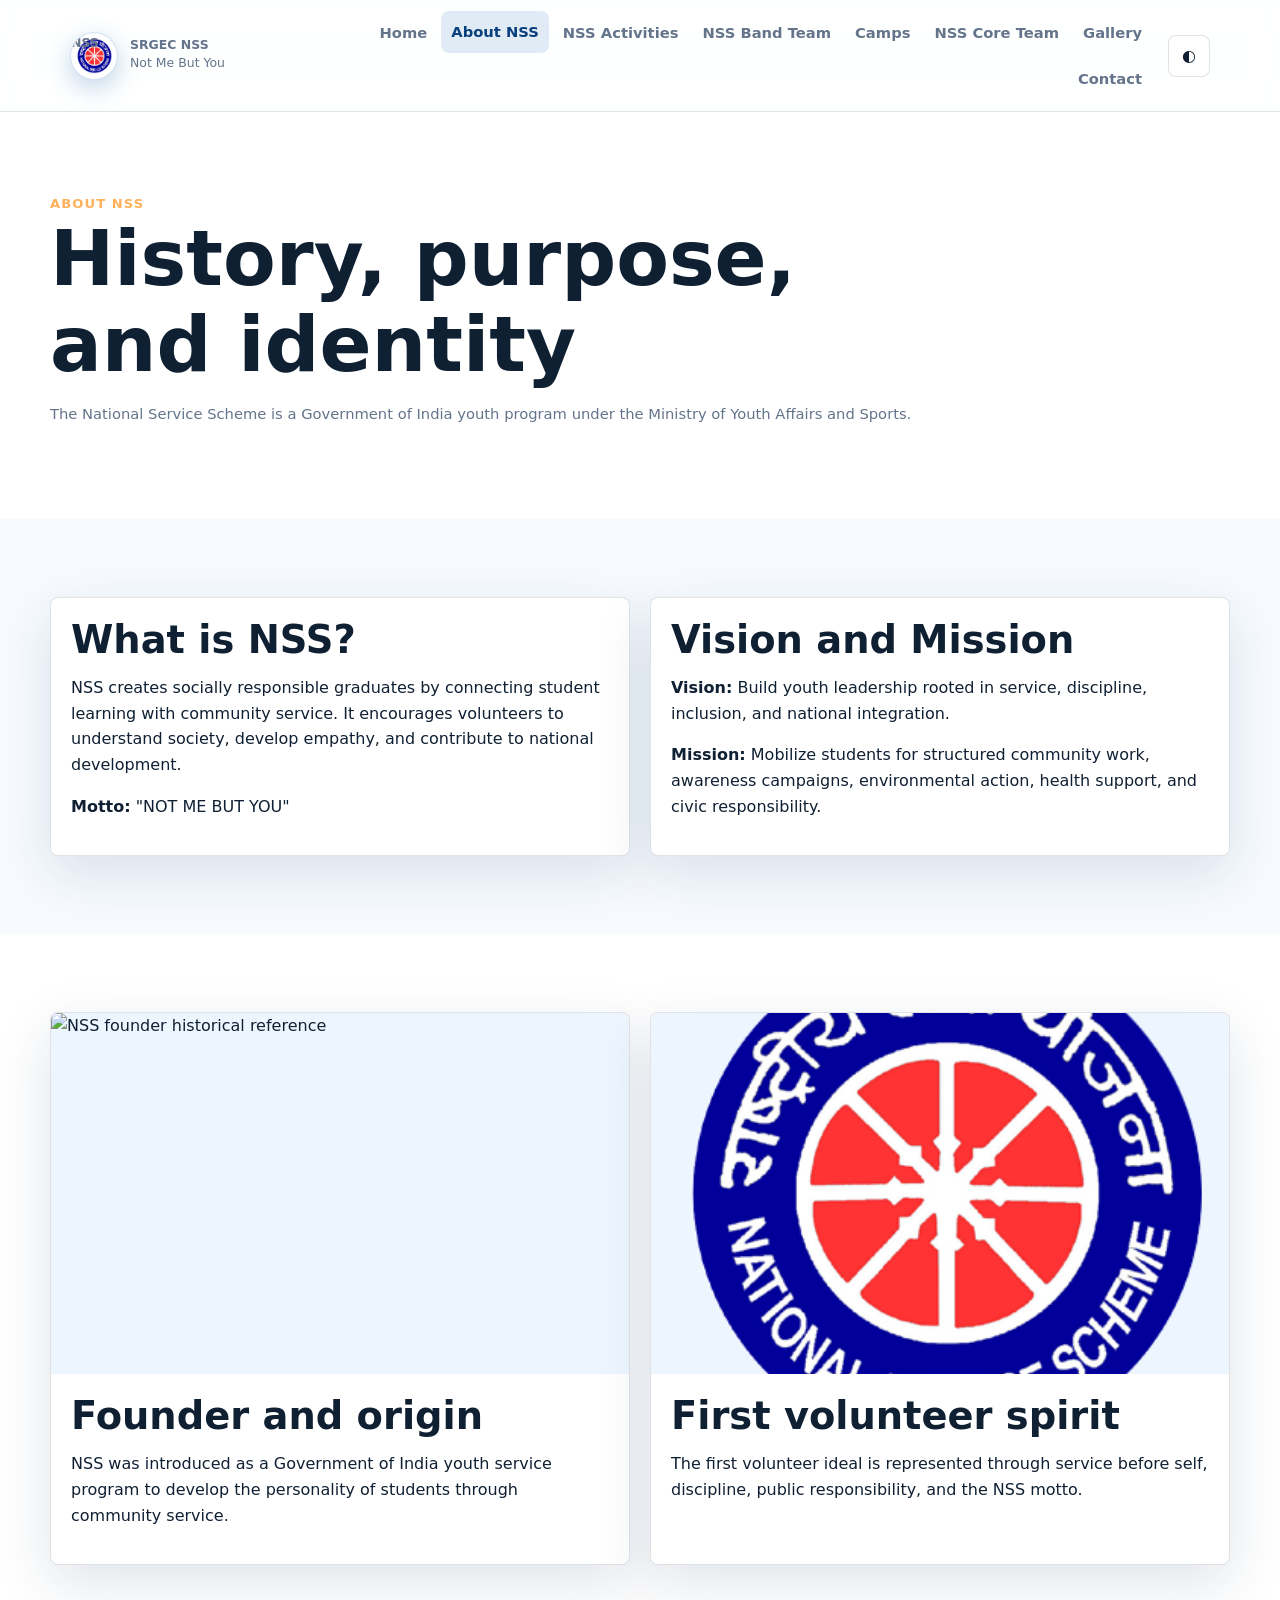
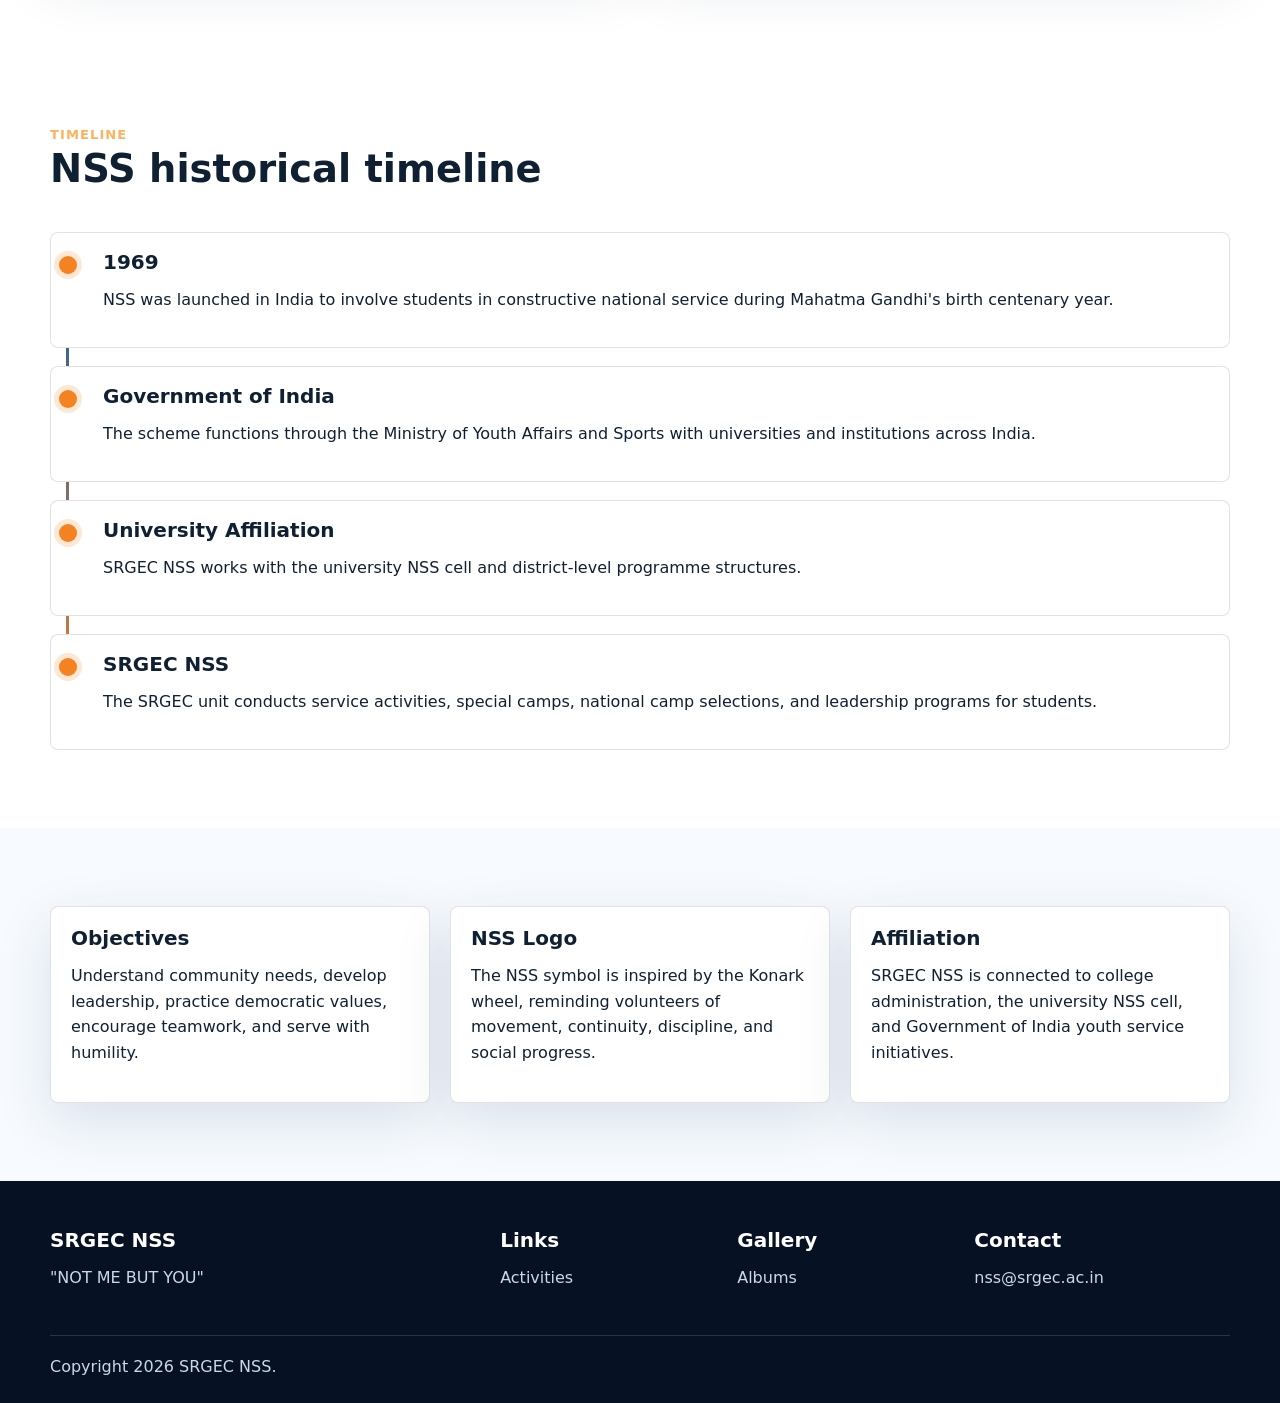
==== about.html @ e00bc68d "Initial commit" ====
<!doctype html>
<html lang="en">
<head><meta charset="utf-8"><meta name="viewport" content="width=device-width, initial-scale=1"><meta name="description" content="History, vision, mission, and objectives of NSS at SRGEC."><title>About NSS | SRGEC NSS</title><script>document.documentElement.classList.add("js");</script><link rel="stylesheet" href="css/style.css"></head>
<body data-page="about.html">
  <div class="loader"><div class="loader-mark"></div></div>
  <header class="site-header"><div class="nav-shell"><a class="brand" href="index.html"><span class="logo">NSS</span><span><strong>SRGEC NSS</strong><span>Not Me But You</span></span></a><nav class="nav-links" data-nav><a href="index.html">Home</a><a class="active" href="about.html">About NSS</a><a href="activities.html">NSS Activities</a><a href="band-team.html">NSS Band Team</a><a href="camps.html">Camps</a><a href="core-team.html">NSS Core Team</a><a href="gallery.html">Gallery</a><a href="contact.html">Contact</a></nav><div class="nav-actions"><button class="icon-btn" data-theme-toggle>&#9680;</button><button class="menu-toggle" data-menu-toggle>&#9776;</button></div></div></header>
  <main>
    <section class="section alt"><div class="container"><span class="eyebrow">About NSS</span><h1>History, purpose, and identity</h1><p class="meta">The National Service Scheme is a Government of India youth program under the Ministry of Youth Affairs and Sports.</p></div></section>
    <section class="section"><div class="container grid cols-2">
      <article class="card card-body reveal"><h2>What is NSS?</h2><p>NSS creates socially responsible graduates by connecting student learning with community service. It encourages volunteers to understand society, develop empathy, and contribute to national development.</p><p><strong>Motto:</strong> "NOT ME BUT YOU"</p></article>
      <article class="card card-body reveal"><h2>Vision and Mission</h2><p><strong>Vision:</strong> Build youth leadership rooted in service, discipline, inclusion, and national integration.</p><p><strong>Mission:</strong> Mobilize students for structured community work, awareness campaigns, environmental action, health support, and civic responsibility.</p></article>
    </div></section>
    <section class="section alt"><div class="container grid cols-2">
      <article class="card reveal"><img class="media" src="https://images.unsplash.com/photo-1544717305-2782549b5136?auto=format&fit=crop&w=1200&q=80" alt="NSS founder historical reference"><div class="card-body"><h2>Founder and origin</h2><p>NSS was introduced as a Government of India youth service program to develop the personality of students through community service.</p></div></article>
      <article class="card reveal"><img class="media" src="images/nss_logo.png" alt="NSS logo"><div class="card-body"><h2>First volunteer spirit</h2><p>The first volunteer ideal is represented through service before self, discipline, public responsibility, and the NSS motto.</p></div></article>
    </div></section>
    <section class="section alt"><div class="container"><div class="section-head reveal"><div><span class="eyebrow">Timeline</span><h2>NSS historical timeline</h2></div></div><div class="timeline">
      <div class="timeline-item reveal"><h3>1969</h3><p>NSS was launched in India to involve students in constructive national service during Mahatma Gandhi's birth centenary year.</p></div>
      <div class="timeline-item reveal"><h3>Government of India</h3><p>The scheme functions through the Ministry of Youth Affairs and Sports with universities and institutions across India.</p></div>
      <div class="timeline-item reveal"><h3>University Affiliation</h3><p>SRGEC NSS works with the university NSS cell and district-level programme structures.</p></div>
      <div class="timeline-item reveal"><h3>SRGEC NSS</h3><p>The SRGEC unit conducts service activities, special camps, national camp selections, and leadership programs for students.</p></div>
    </div></div></section>
    <section class="section"><div class="container grid cols-3">
      <article class="card card-body reveal"><h3>Objectives</h3><p>Understand community needs, develop leadership, practice democratic values, encourage teamwork, and serve with humility.</p></article>
      <article class="card card-body reveal"><h3>NSS Logo</h3><p>The NSS symbol is inspired by the Konark wheel, reminding volunteers of movement, continuity, discipline, and social progress.</p></article>
      <article class="card card-body reveal"><h3>Affiliation</h3><p>SRGEC NSS is connected to college administration, the university NSS cell, and Government of India youth service initiatives.</p></article>
    </div></section>
  </main>
  <footer class="site-footer"><div class="footer-grid"><div><h3>SRGEC NSS</h3><p>"NOT ME BUT YOU"</p></div><div><h3>Links</h3><p><a href="activities.html">Activities</a></p></div><div><h3>Gallery</h3><p><a href="gallery.html">Albums</a></p></div><div><h3>Contact</h3><p>nss@srgec.ac.in</p></div></div><div class="footer-bottom">Copyright <span data-year>2026</span> SRGEC NSS.</div></footer>
  <a class="btn back-top" data-back-top href="#">&uarr;</a><script src="js/script.js"></script>
</body></html>
---- css/style.css ----
:root {
  color-scheme: light;
  --bg: #f7fbff;
  --surface: #ffffff;
  --surface-2: #edf6ff;
  --text: #102033;
  --muted: #64748b;
  --blue: #0b5cab;
  --blue-2: #083f7d;
  --orange: #f58220;
  --orange-2: #ffb15c;
  --line: rgba(15, 23, 42, .12);
  --shadow: 0 18px 55px rgba(15, 44, 87, .13);
  --radius: 8px;
  --max: 1180px;
}

[data-theme="dark"] {
  color-scheme: dark;
  --bg: #08111f;
  --surface: #101d2e;
  --surface-2: #132a45;
  --text: #f4f8ff;
  --muted: #adc0d6;
  --blue: #65b5ff;
  --blue-2: #9bd0ff;
  --orange: #ff9b3d;
  --orange-2: #ffd29d;
  --line: rgba(255, 255, 255, .14);
  --shadow: 0 18px 55px rgba(0, 0, 0, .35);
}

* { box-sizing: border-box; }
html { scroll-behavior: smooth; }
body {
  margin: 0;
  font-family: Inter, ui-sans-serif, system-ui, -apple-system, BlinkMacSystemFont, "Segoe UI", Arial, sans-serif;
  background: var(--bg);
  color: var(--text);
  line-height: 1.6;
}

a { color: inherit; text-decoration: none; }
img { display: block; max-width: 100%; }
button, input, select, textarea { font: inherit; }

.skip-link {
  position: fixed;
  left: 16px;
  top: -60px;
  z-index: 999;
  background: var(--orange);
  color: #111;
  padding: 10px 14px;
  border-radius: var(--radius);
}
.skip-link:focus { top: 16px; }

.loader {
  position: fixed;
  inset: 0;
  z-index: 1000;
  display: grid;
  place-items: center;
  background: var(--surface);
  transition: opacity .45s ease, visibility .45s ease;
  animation: loaderFallback .01s linear 4s forwards;
}
.loader.is-hidden { opacity: 0; visibility: hidden; }
.loader-mark {
  width: 76px;
  height: 76px;
  border-radius: 50%;
  border: 5px solid var(--surface-2);
  border-top-color: var(--orange);
  border-right-color: var(--blue);
  animation: spin 1s linear infinite;
}

.site-header {
  position: sticky;
  top: 0;
  z-index: 100;
  border-bottom: 1px solid var(--line);
  background: color-mix(in srgb, var(--surface) 88%, transparent);
  backdrop-filter: blur(18px);
}
.nav-shell {
  max-width: var(--max);
  margin: auto;
  padding: 12px 20px;
  display: flex;
  align-items: center;
  justify-content: space-between;
  gap: 16px;
}
.brand {
  display: flex;
  align-items: center;
  gap: 12px;
  min-width: 230px;
}
.logo {
  width: 48px;
  height: 48px;
  display: grid;
  place-items: center;
  border-radius: 50%;
  color: transparent;
  font-weight: 900;
  letter-spacing: 0;
  background:
    #ffffff
    url("../images/nss_logo.png")
    center / 82%
    no-repeat;
  box-shadow: 0 8px 24px rgba(11, 92, 171, .25);
  overflow: hidden;
  border: 1px solid color-mix(in srgb, var(--blue) 18%, transparent);
}
.brand strong { display: block; line-height: 1.15; }
.brand span { display: block; color: var(--muted); font-size: .78rem; }
.nav-links {
  display: flex;
  align-items: center;
  justify-content: flex-end;
  gap: 4px;
  flex-wrap: wrap;
}
.nav-links a {
  padding: 9px 10px;
  border-radius: var(--radius);
  color: var(--muted);
  font-weight: 700;
  font-size: .92rem;
  transition: color .2s ease, background .2s ease, transform .2s ease;
}
.nav-links a:hover, .nav-links a.active {
  color: var(--blue-2);
  background: color-mix(in srgb, var(--blue) 12%, transparent);
  transform: translateY(-1px);
}
.nav-actions { display: flex; align-items: center; gap: 8px; }
.icon-btn, .menu-toggle {
  width: 42px;
  height: 42px;
  border: 1px solid var(--line);
  border-radius: var(--radius);
  background: var(--surface);
  color: var(--text);
  cursor: pointer;
  display: grid;
  place-items: center;
  transition: transform .2s ease, border-color .2s ease;
}
.icon-btn:hover, .menu-toggle:hover { transform: translateY(-1px); border-color: var(--blue); }
.menu-toggle { display: none; }

.hero {
  min-height: calc(100vh - 74px);
  display: grid;
  align-items: center;
  position: relative;
  overflow: hidden;
  background:
    linear-gradient(90deg, rgba(5, 22, 44, .86), rgba(5, 22, 44, .45)),
    url("../images/nss_hero.png") center/cover;
  color: white;
}
.hero::after {
  content: "";
  position: absolute;
  inset: auto 0 0;
  height: 110px;
  background: linear-gradient(transparent, var(--bg));
}
.hero-inner {
  width: min(var(--max), calc(100% - 40px));
  margin: auto;
  position: relative;
  z-index: 1;
  padding: 80px 0 130px;
}
.eyebrow {
  color: var(--orange-2);
  font-weight: 900;
  text-transform: uppercase;
  letter-spacing: .08em;
  font-size: .82rem;
}
h1, h2, h3 { line-height: 1.12; margin: 0 0 14px; letter-spacing: 0; }
h1 { font-size: clamp(2.35rem, 6vw, 5.7rem); max-width: 900px; }
h2 { font-size: clamp(1.7rem, 3vw, 2.65rem); }
h3 { font-size: 1.25rem; }
p { margin: 0 0 16px; }
.lead { max-width: 760px; color: color-mix(in srgb, white 86%, transparent); font-size: clamp(1rem, 2vw, 1.25rem); }
.actions { display: flex; flex-wrap: wrap; gap: 12px; margin-top: 26px; }
.btn {
  border: 0;
  border-radius: var(--radius);
  padding: 12px 18px;
  font-weight: 900;
  cursor: pointer;
  display: inline-flex;
  align-items: center;
  gap: 9px;
  background: var(--blue);
  color: white;
  box-shadow: 0 12px 28px rgba(11, 92, 171, .22);
  transition: transform .2s ease, box-shadow .2s ease, background .2s ease;
}
.btn:hover { transform: translateY(-2px); box-shadow: 0 16px 34px rgba(11, 92, 171, .28); }
.btn.orange { background: var(--orange); color: #1b1004; }
.btn.ghost { background: transparent; color: inherit; border: 1px solid color-mix(in srgb, currentColor 35%, transparent); box-shadow: none; }

.section { padding: 78px 20px; }
.section.alt { background: var(--surface); }
.container { max-width: var(--max); margin: auto; }
.section-head {
  display: flex;
  align-items: end;
  justify-content: space-between;
  gap: 24px;
  margin-bottom: 28px;
}
.section-head p { max-width: 720px; color: var(--muted); }
.grid { display: grid; gap: 20px; }
.grid.cols-2 { grid-template-columns: repeat(2, minmax(0, 1fr)); }
.grid.cols-3 { grid-template-columns: repeat(3, minmax(0, 1fr)); }
.grid.cols-4 { grid-template-columns: repeat(4, minmax(0, 1fr)); }

.card {
  border: 1px solid var(--line);
  border-radius: var(--radius);
  background: var(--surface);
  box-shadow: var(--shadow);
  overflow: hidden;
  transition: transform .25s ease, border-color .25s ease;
}
.card:hover { transform: translateY(-4px); border-color: color-mix(in srgb, var(--blue) 45%, var(--line)); }
.card-body { padding: 20px; }
.media {
  aspect-ratio: 16 / 10;
  width: 100%;
  object-fit: cover;
  background: var(--surface-2);
}
.pill-row { display: flex; gap: 8px; flex-wrap: wrap; margin: 12px 0; }
.pill {
  display: inline-flex;
  align-items: center;
  padding: 5px 10px;
  border-radius: 999px;
  background: color-mix(in srgb, var(--orange) 14%, transparent);
  color: var(--orange);
  border: 1px solid color-mix(in srgb, var(--orange) 25%, transparent);
  font-weight: 800;
  font-size: .78rem;
}
.meta { color: var(--muted); font-size: .92rem; }
.info-list {
  display: grid;
  gap: 8px;
  margin-bottom: 18px;
}
.feature-list {
  margin: 0;
  padding-left: 20px;
  color: var(--muted);
}
.icon-card {
  min-height: 160px;
  display: grid;
  align-content: start;
  gap: 12px;
}
.icon-mark {
  width: 46px;
  height: 46px;
  border-radius: var(--radius);
  display: grid;
  place-items: center;
  background: linear-gradient(135deg, var(--blue), var(--orange));
  color: white;
  font-weight: 950;
}

.slider { position: relative; overflow: hidden; border-radius: var(--radius); border: 1px solid var(--line); box-shadow: var(--shadow); }
.slides { display: flex; transition: transform .65s ease; }
.slide { min-width: 100%; position: relative; min-height: 430px; display: grid; align-items: end; color: white; overflow: hidden; }
.slide img { position: absolute; inset: 0; width: 100%; height: 100%; object-fit: cover; filter: brightness(.72); }
.slide-content { position: relative; z-index: 1; padding: 32px; max-width: 640px; }
.slider-controls { position: absolute; right: 18px; bottom: 18px; display: flex; gap: 8px; z-index: 3; }

.stat-card { padding: 24px; }
.stat-value { font-size: clamp(2rem, 4vw, 3.3rem); line-height: 1; color: var(--blue); font-weight: 950; }
.stat-label { color: var(--muted); font-weight: 800; margin-top: 8px; }

.timeline { position: relative; display: grid; gap: 18px; }
.timeline::before { content: ""; position: absolute; left: 16px; top: 5px; bottom: 5px; width: 3px; background: linear-gradient(var(--blue), var(--orange)); }
.timeline-item { position: relative; padding: 18px 18px 18px 52px; background: var(--surface); border: 1px solid var(--line); border-radius: var(--radius); }
.timeline-item::before { content: ""; position: absolute; left: 8px; top: 23px; width: 18px; height: 18px; border-radius: 50%; background: var(--orange); box-shadow: 0 0 0 5px color-mix(in srgb, var(--orange) 18%, transparent); }

.filters { display: flex; gap: 12px; flex-wrap: wrap; margin-bottom: 22px; }
.input {
  min-height: 44px;
  border-radius: var(--radius);
  border: 1px solid var(--line);
  background: var(--surface);
  color: var(--text);
  padding: 10px 12px;
}
.input:focus { outline: 3px solid color-mix(in srgb, var(--blue) 20%, transparent); border-color: var(--blue); }

.modal {
  position: fixed;
  inset: 0;
  z-index: 300;
  display: none;
  place-items: center;
  padding: 20px;
  background: rgba(3, 9, 18, .65);
}
.modal.open { display: grid; }
.modal-panel {
  width: min(760px, 100%);
  max-height: 90vh;
  overflow: auto;
  background: var(--surface);
  color: var(--text);
  border-radius: var(--radius);
  box-shadow: var(--shadow);
}
.modal-panel .icon-btn { float: right; margin: 12px; }

.org-chart {
  display: grid;
  justify-items: center;
  gap: 12px;
  text-align: center;
}
.org-node { width: min(360px, 100%); padding: 15px; background: var(--surface); border: 1px solid var(--line); border-radius: var(--radius); font-weight: 900; }
.org-arrow { color: var(--orange); font-weight: 900; }
.instrument {
  display: inline-flex;
  min-height: 42px;
  align-items: center;
  justify-content: center;
  border: 1px solid var(--line);
  border-radius: var(--radius);
  padding: 10px 13px;
  background: var(--surface);
  font-weight: 900;
}
.media-grid {
  display: grid;
  grid-template-columns: repeat(3, minmax(0, 1fr));
  gap: 14px;
}
.calendar-item {
  display: grid;
  grid-template-columns: 72px 1fr;
  gap: 15px;
  align-items: center;
  padding: 16px;
  border: 1px solid var(--line);
  border-radius: var(--radius);
  background: var(--surface);
}
.calendar-date {
  aspect-ratio: 1;
  border-radius: var(--radius);
  display: grid;
  place-items: center;
  align-content: center;
  background: linear-gradient(135deg, var(--blue), var(--orange));
  color: white;
}
.calendar-date strong {
  font-size: 1.55rem;
  line-height: 1;
}
.calendar-date span {
  font-size: .82rem;
  font-weight: 900;
  text-transform: uppercase;
}
.gallery-item {
  width: 100%;
  padding: 0;
  border: 1px solid var(--line);
  text-align: left;
  color: var(--text);
  cursor: pointer;
}

.site-footer {
  background: #061224;
  color: white;
  padding: 48px 20px 24px;
}
.footer-grid { max-width: var(--max); margin: auto; display: grid; grid-template-columns: 2fr 1fr 1fr 1.2fr; gap: 24px; }
.site-footer a, .site-footer p { color: #c9d8ea; }
.footer-bottom { max-width: var(--max); margin: 28px auto 0; padding-top: 18px; border-top: 1px solid rgba(255,255,255,.14); color: #c9d8ea; }
.back-top { position: fixed; right: 18px; bottom: 18px; z-index: 80; opacity: 0; pointer-events: none; }
.back-top.show { opacity: 1; pointer-events: auto; }

.reveal { opacity: 1; transform: none; }
.js .reveal { opacity: 0; transform: translateY(22px); transition: opacity .65s ease, transform .65s ease; }
.js .reveal.in { opacity: 1; transform: none; }

@keyframes spin { to { transform: rotate(360deg); } }
@keyframes loaderFallback { to { opacity: 0; visibility: hidden; } }

@media (max-width: 980px) {
  .menu-toggle { display: grid; }
  .nav-links {
    position: fixed;
    left: 16px;
    right: 16px;
    top: 78px;
    display: none;
    padding: 14px;
    border: 1px solid var(--line);
    border-radius: var(--radius);
    background: var(--surface);
    box-shadow: var(--shadow);
  }
  .nav-links.open { display: grid; }
  .nav-links a { color: var(--text); }
  .grid.cols-4 { grid-template-columns: repeat(2, minmax(0, 1fr)); }
  .grid.cols-3 { grid-template-columns: repeat(2, minmax(0, 1fr)); }
  .footer-grid { grid-template-columns: 1fr 1fr; }
}

@media (max-width: 680px) {
  .brand { min-width: auto; }
  .brand span { display: none; }
  .hero { min-height: 88vh; }
  .section { padding: 54px 16px; }
  .section-head { display: block; }
  .grid.cols-2, .grid.cols-3, .grid.cols-4 { grid-template-columns: 1fr; }
  .slide { min-height: 360px; }
  .slide-content { padding: 22px; }
  .footer-grid { grid-template-columns: 1fr; }
  .media-grid { grid-template-columns: 1fr; }
  .calendar-item { grid-template-columns: 58px 1fr; }
}
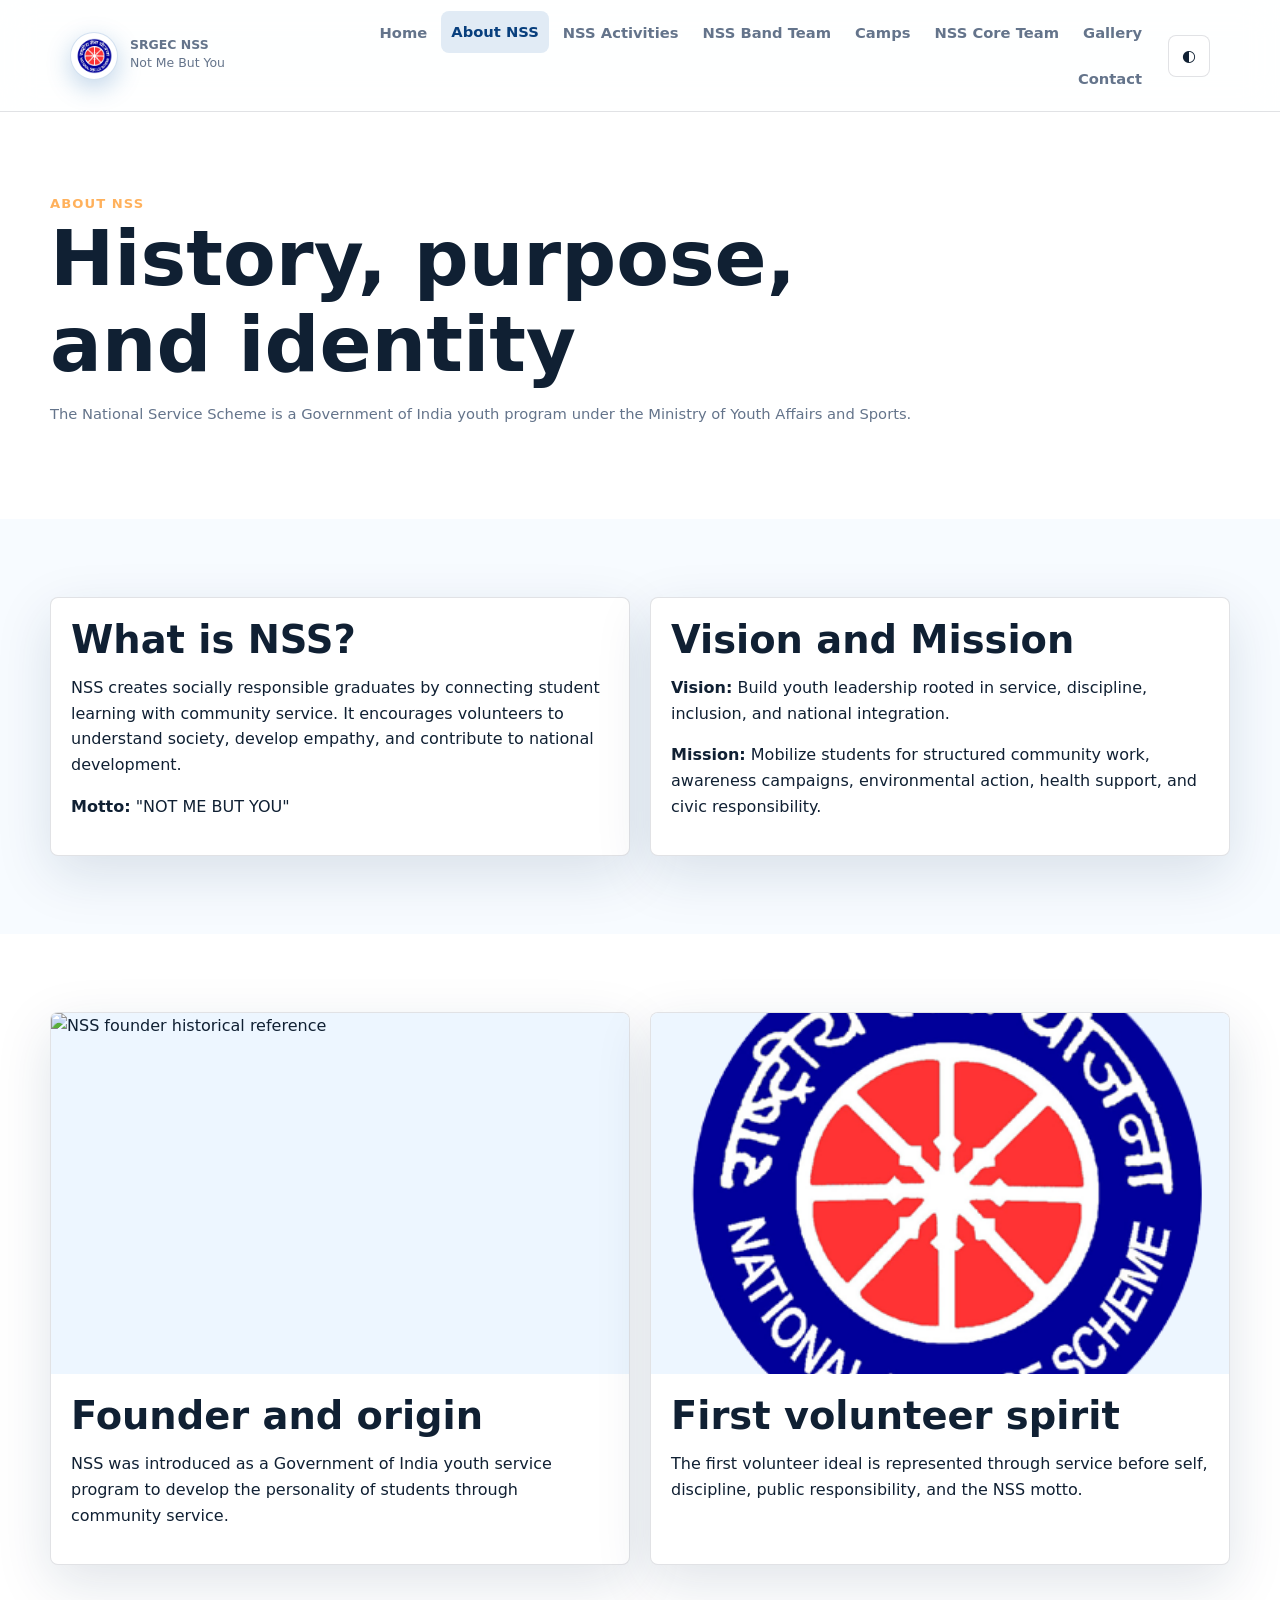
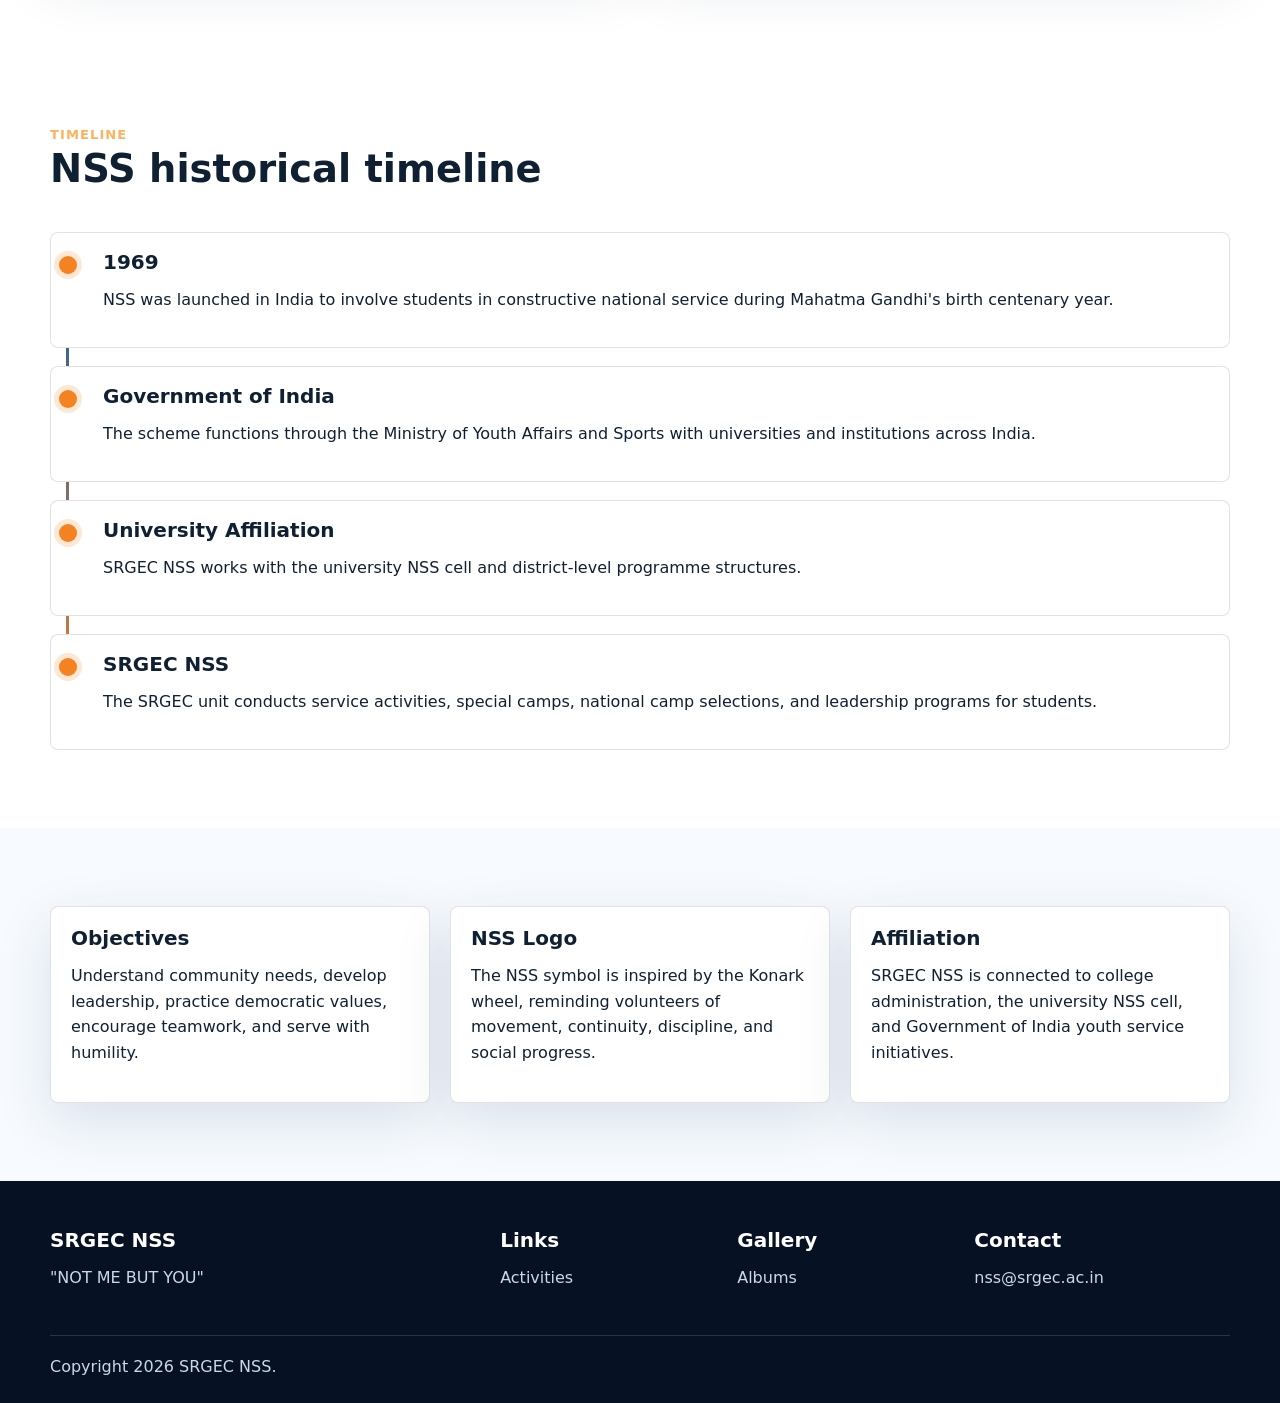
==== commit 9e844427: "Fix header markup in about.html" ====
--- a/about.html
+++ b/about.html
@@ -3,7 +3,7 @@
 <head><meta charset="utf-8"><meta name="viewport" content="width=device-width, initial-scale=1"><meta name="description" content="History, vision, mission, and objectives of NSS at SRGEC."><title>About NSS | SRGEC NSS</title><script>document.documentElement.classList.add("js");</script><link rel="stylesheet" href="css/style.css"></head>
 <body data-page="about.html">
   <div class="loader"><div class="loader-mark"></div></div>
-  <header class="site-header"><div class="nav-shell"><a class="brand" href="index.html"><span class="logo">NSS</span><span><strong>SRGEC NSS</strong><span>Not Me But You</span></span></a><nav class="nav-links" data-nav><a href="index.html">Home</a><a class="active" href="about.html">About NSS</a><a href="activities.html">NSS Activities</a><a href="band-team.html">NSS Band Team</a><a href="camps.html">Camps</a><a href="core-team.html">NSS Core Team</a><a href="gallery.html">Gallery</a><a href="contact.html">Contact</a></nav><div class="nav-actions"><button class="icon-btn" data-theme-toggle>&#9680;</button><button class="menu-toggle" data-menu-toggle>&#9776;</button></div></div></header>
+  <header class="site-header"><div class="nav-shell"><a class="brand" href="index.html"><span class="logo"></span><span><strong>SRGEC NSS</strong><span>Not Me But You</span></span></a><nav class="nav-links" data-nav><a href="index.html">Home</a><a class="active" href="about.html">About NSS</a><a href="activities.html">NSS Activities</a><a href="band-team.html">NSS Band Team</a><a href="camps.html">Camps</a><a href="core-team.html">NSS Core Team</a><a href="gallery.html">Gallery</a><a href="contact.html">Contact</a></nav><div class="nav-actions"><button class="icon-btn" data-theme-toggle>&#9680;</button><button class="menu-toggle" data-menu-toggle>&#9776;</button></div></div></header>
   <main>
     <section class="section alt"><div class="container"><span class="eyebrow">About NSS</span><h1>History, purpose, and identity</h1><p class="meta">The National Service Scheme is a Government of India youth program under the Ministry of Youth Affairs and Sports.</p></div></section>
     <section class="section"><div class="container grid cols-2">
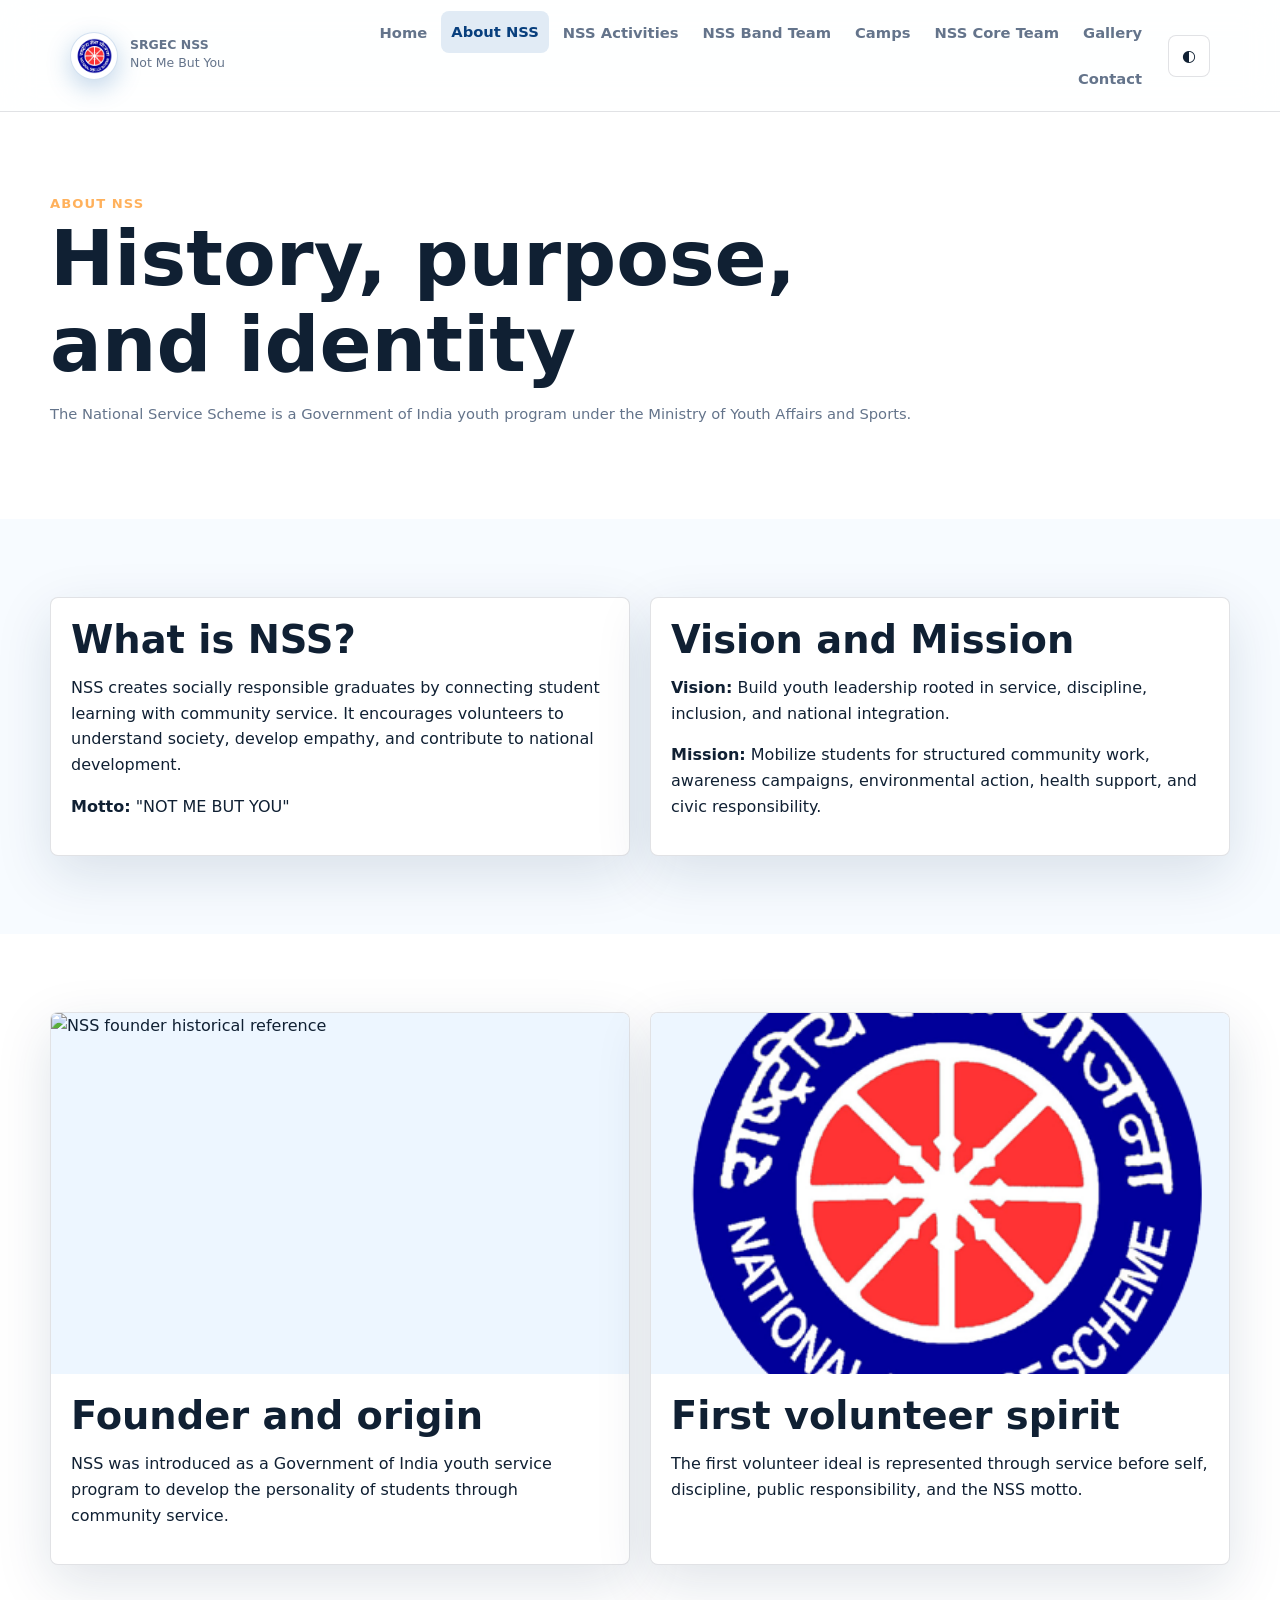
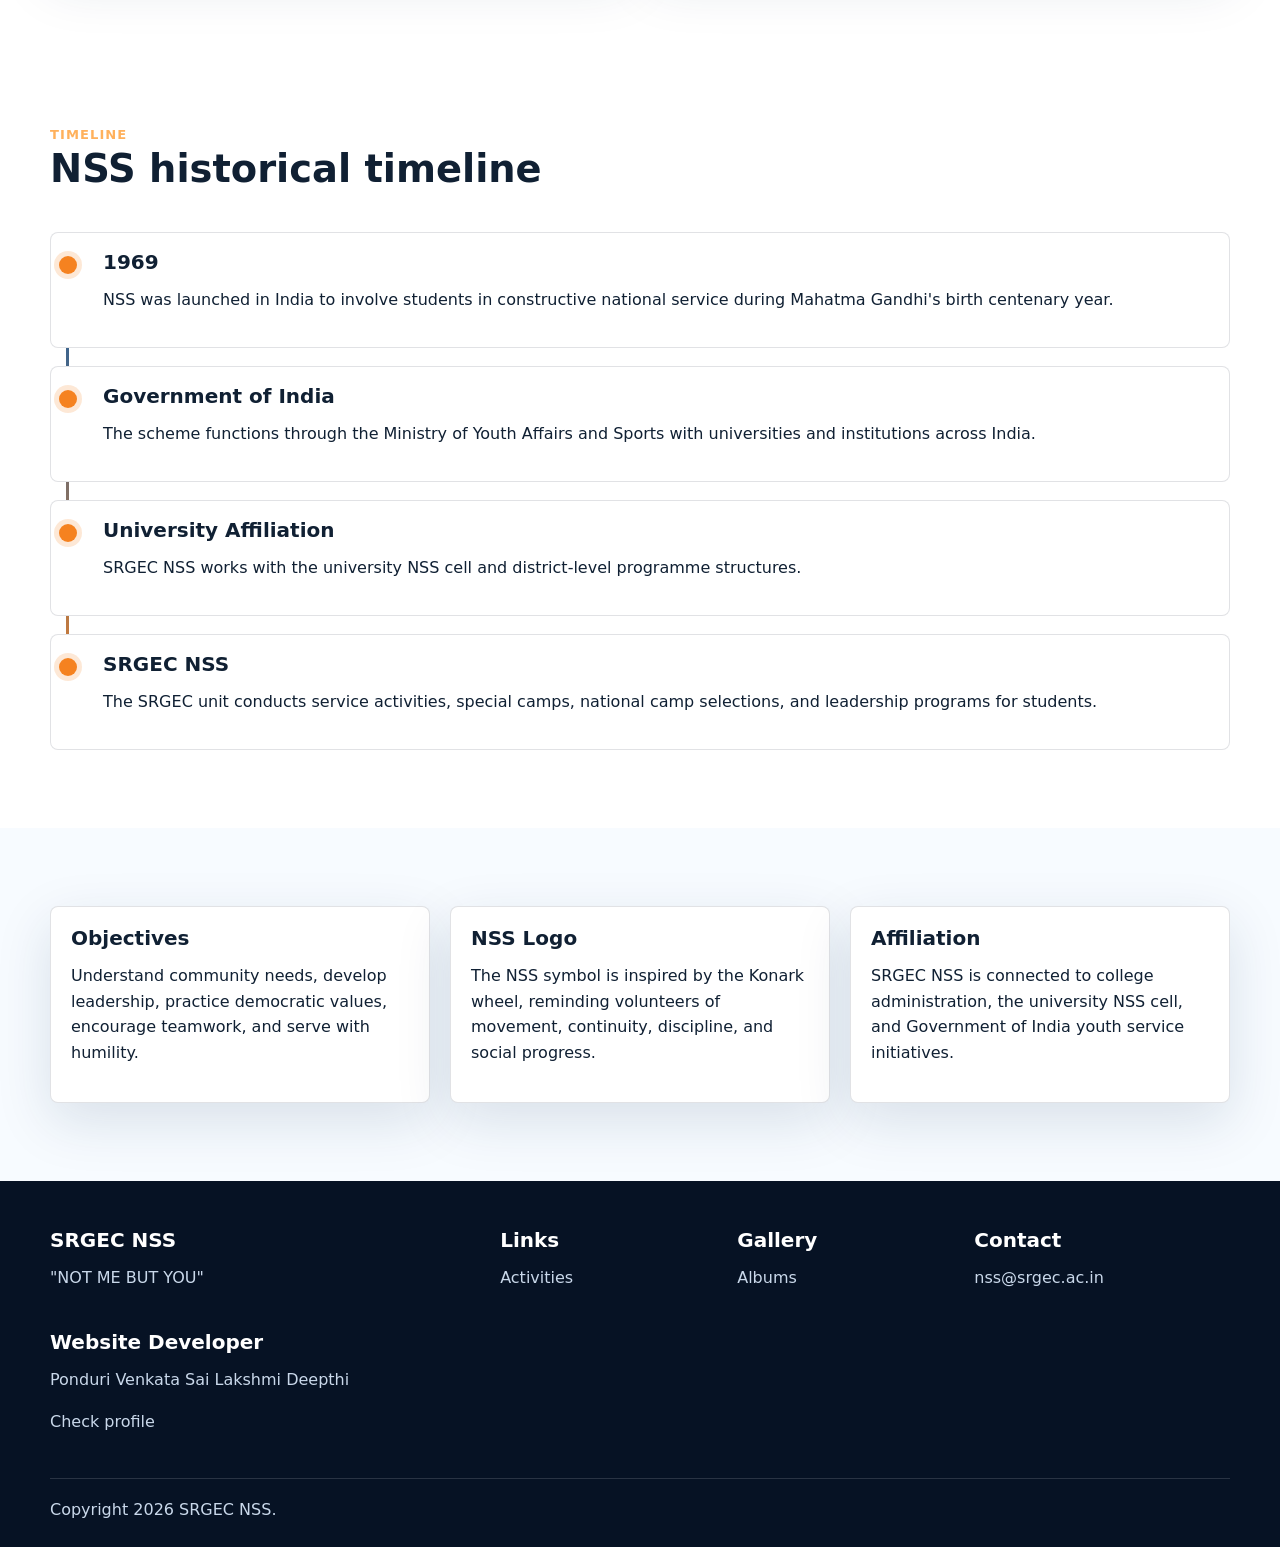
==== commit e7a90b4c: "Update footer to include website developer information Added a new section for the website developer" ====
--- a/about.html
+++ b/about.html
@@ -26,6 +26,6 @@
       <article class="card card-body reveal"><h3>Affiliation</h3><p>SRGEC NSS is connected to college administration, the university NSS cell, and Government of India youth service initiatives.</p></article>
     </div></section>
   </main>
-  <footer class="site-footer"><div class="footer-grid"><div><h3>SRGEC NSS</h3><p>"NOT ME BUT YOU"</p></div><div><h3>Links</h3><p><a href="activities.html">Activities</a></p></div><div><h3>Gallery</h3><p><a href="gallery.html">Albums</a></p></div><div><h3>Contact</h3><p>nss@srgec.ac.in</p></div></div><div class="footer-bottom">Copyright <span data-year>2026</span> SRGEC NSS.</div></footer>
+  <footer class="site-footer"><div class="footer-grid"><div><h3>SRGEC NSS</h3><p>"NOT ME BUT YOU"</p></div><div><h3>Links</h3><p><a href="activities.html">Activities</a></p></div><div><h3>Gallery</h3><p><a href="gallery.html">Albums</a></p></div><div><h3>Contact</h3><p>nss@srgec.ac.in</p></div><div><h3>Website Developer</h3><p>Ponduri Venkata Sai Lakshmi Deepthi</p><p><a href="https://my-portfolio-git-main-pvsldeepthi.vercel.app/">Check profile</a></p></div></div><div class="footer-bottom">Copyright <span data-year>2026</span> SRGEC NSS.</div></footer>
   <a class="btn back-top" data-back-top href="#">&uarr;</a><script src="js/script.js"></script>
 </body></html>
